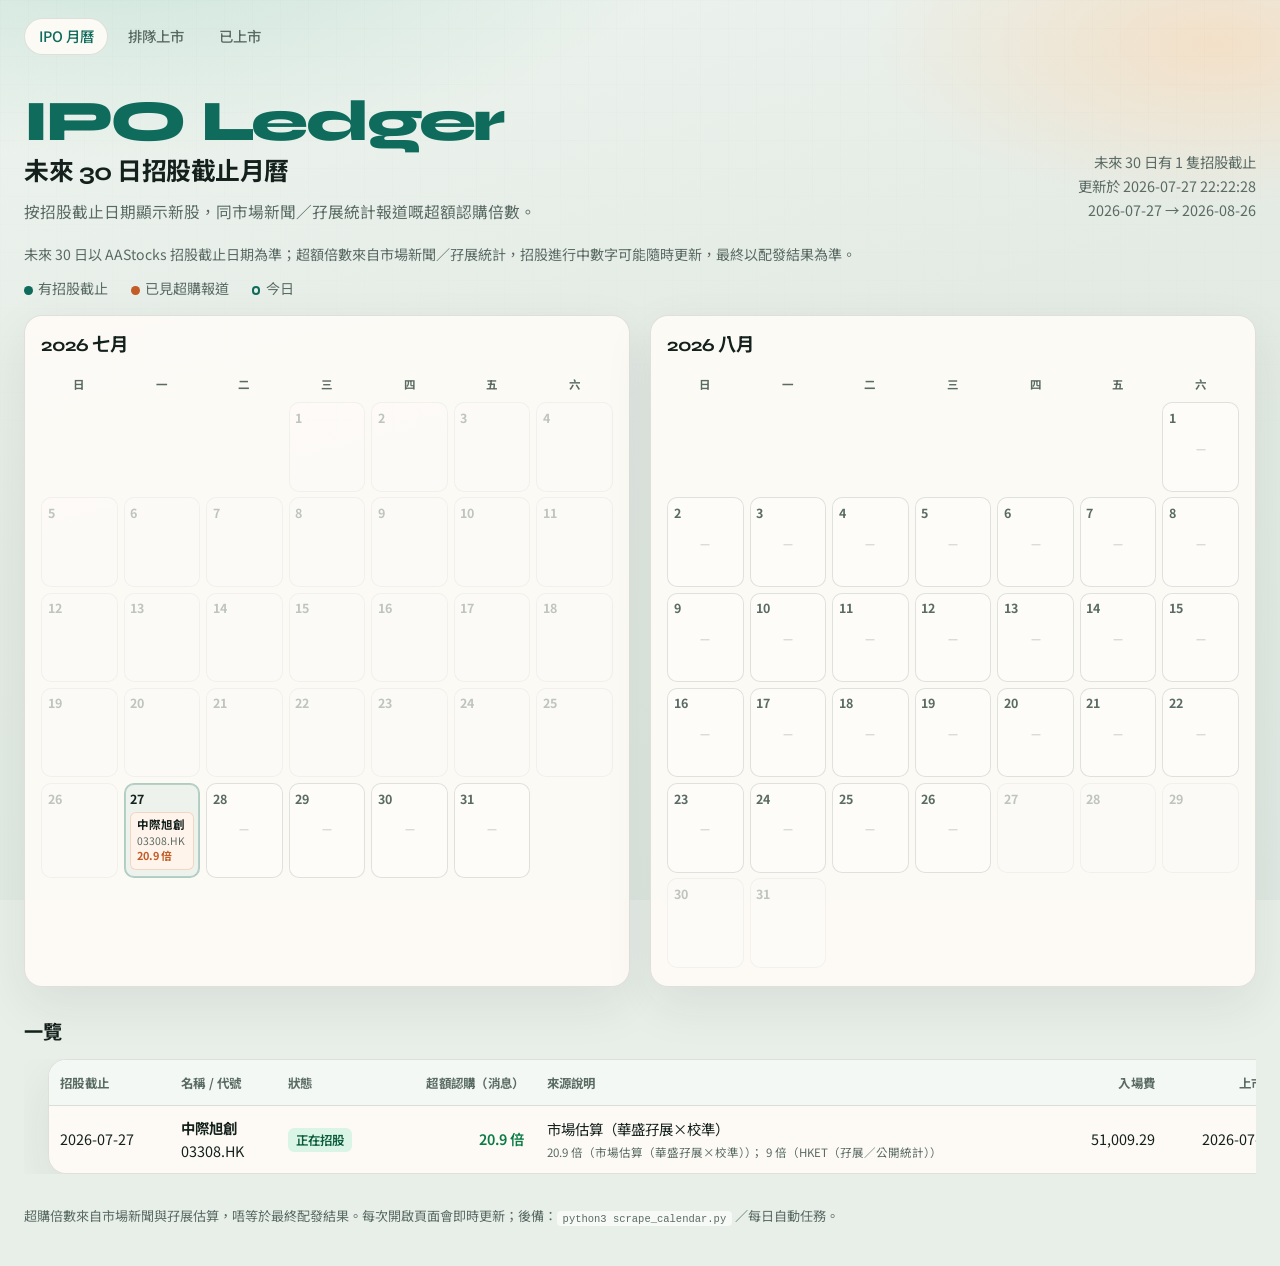
==== calendar.html @ 20ea50d6 "Add IPO Ledger static site and scrapers. Publish listed, queue, and calendar pages with on-load refr" ====
<!DOCTYPE html>
<html lang="zh-Hant">
  <head>
    <meta charset="UTF-8" />
    <meta name="viewport" content="width=device-width, initial-scale=1" />
    <title>未來 30 日招股截止月曆</title>
    <link rel="preconnect" href="https://fonts.googleapis.com" />
    <link rel="preconnect" href="https://fonts.gstatic.com" crossorigin />
    <link
      href="https://fonts.googleapis.com/css2?family=Noto+Sans+TC:wght@400;500;700&family=Syne:wght@600;700;800&display=swap"
      rel="stylesheet"
    />
    <link rel="stylesheet" href="styles.css" />
  </head>
  <body>
    <div class="atmosphere" aria-hidden="true"></div>
    <nav class="site-nav" aria-label="頁面切換">
      <a href="calendar.html" aria-current="page">IPO 月曆</a>
      <a href="queue.html">排隊上市</a>
      <a href="index.html">已上市</a>
    </nav>

    <header class="top">
      <div class="brand-block">
        <p class="brand">IPO Ledger</p>
        <h1>未來 30 日招股截止月曆</h1>
        <p class="lede">
          按招股截止日期顯示新股，同市場新聞／孖展統計報道嘅超額認購倍數。
        </p>
      </div>
      <div class="meta">
        <p id="stats">載入中…</p>
        <p id="fetched"></p>
        <p id="window"></p>
      </div>
    </header>

    <p class="note" id="note"></p>

    <section class="cal-legend" aria-label="圖例">
      <span><i class="dot live"></i>有招股截止</span>
      <span><i class="dot hot"></i>已見超購報道</span>
      <span><i class="dot today"></i>今日</span>
    </section>

    <main id="calendars" class="cal-months"></main>

    <section class="cal-list-wrap">
      <h2 class="cal-list-title">一覽</h2>
      <div class="table-wrap">
        <table>
          <thead>
            <tr>
              <th class="txt-l">招股截止</th>
              <th class="txt-l">名稱 / 代號</th>
              <th class="txt-l">狀態</th>
              <th>超額認購（消息）</th>
              <th class="txt-l">來源說明</th>
              <th>入場費</th>
              <th>上市日</th>
            </tr>
          </thead>
          <tbody id="list-body"></tbody>
        </table>
      </div>
    </section>

    <footer class="foot">
      <p>
        超購倍數來自市場新聞與孖展估算，唔等於最終配發結果。每次開啟頁面會即時更新；後備：<code
          >python3 scrape_calendar.py</code
        >
        ／每日自動任務。
      </p>
    </footer>

    <script src="load-data.js?v=1"></script>
    <script src="calendar.js?v=3"></script>
  </body>
</html>
---- styles.css ----
:root {
  --ink: #14201c;
  --muted: #5a6b64;
  --line: rgba(20, 32, 28, 0.12);
  --panel: rgba(255, 252, 247, 0.88);
  --accent: #0f6b5c;
  --accent-soft: rgba(15, 107, 92, 0.1);
  --pos: #0b7a45;
  --neg: #b42318;
  --warn: #9a3412;
  --warn-bg: #fff1e8;
  --shadow: 0 18px 50px rgba(20, 32, 28, 0.08);
  --radius: 18px;
  --font-display: "Syne", "Noto Sans TC", sans-serif;
  --font-body: "Noto Sans TC", sans-serif;
}

* {
  box-sizing: border-box;
}

html,
body {
  margin: 0;
  min-height: 100%;
}

body {
  font-family: var(--font-body);
  color: var(--ink);
  background: #e8efe9;
  line-height: 1.45;
}

.site-nav {
  display: flex;
  gap: 0.35rem;
  max-width: 1400px;
  margin: 0 auto;
  padding: 1.1rem 1.5rem 0;
  animation: rise 0.55s ease both;
}

.site-nav a {
  padding: 0.45rem 0.85rem;
  border-radius: 999px;
  color: var(--muted);
  text-decoration: none;
  font-size: 0.9rem;
  font-weight: 500;
  border: 1px solid transparent;
  transition: color 0.15s ease, background 0.15s ease, border-color 0.15s ease;
}

.site-nav a:hover {
  color: var(--ink);
  background: rgba(255, 255, 255, 0.45);
}

.site-nav a[aria-current="page"] {
  color: var(--accent);
  background: var(--panel);
  border-color: var(--line);
}

.note {
  max-width: 1400px;
  margin: 0 auto 0.85rem;
  padding: 0 1.5rem;
  color: var(--muted);
  font-size: 0.88rem;
}

.filter select {
  border: 1px solid var(--line);
  background: var(--panel);
  border-radius: 12px;
  padding: 0.7rem 0.85rem;
  font: inherit;
  color: var(--ink);
  box-shadow: var(--shadow);
}

.status-pill {
  display: inline-block;
  padding: 0.18rem 0.5rem;
  border-radius: 6px;
  font-size: 0.78rem;
  font-weight: 600;
  white-space: nowrap;
}

.status-live {
  color: #0b5c3b;
  background: #daf5e6;
}

.status-closed {
  color: #7a4a12;
  background: #ffefd6;
}

.status-soon {
  color: #355a6b;
  background: #e4f1f6;
}

.muted {
  color: var(--muted);
}

.empty-row {
  text-align: center !important;
  padding: 2rem 1rem !important;
  color: var(--muted);
}

.small {
  font-size: 0.8em;
  margin-top: 0.25rem;
}

.cal-legend {
  display: flex;
  flex-wrap: wrap;
  gap: 0.85rem 1.4rem;
  max-width: 1400px;
  margin: 0 auto 1rem;
  padding: 0 1.5rem;
  color: var(--muted);
  font-size: 0.88rem;
  animation: rise 0.7s ease 0.1s both;
}

.cal-legend .dot {
  display: inline-block;
  width: 0.55rem;
  height: 0.55rem;
  border-radius: 50%;
  margin-right: 0.35rem;
  vertical-align: middle;
}

.cal-legend .dot.live {
  background: var(--accent);
}

.cal-legend .dot.hot {
  background: #c45c26;
}

.cal-legend .dot.today {
  background: transparent;
  box-shadow: inset 0 0 0 2px var(--accent);
}

.cal-months {
  display: grid;
  grid-template-columns: repeat(auto-fit, minmax(320px, 1fr));
  gap: 1.25rem;
  max-width: 1400px;
  margin: 0 auto 2rem;
  padding: 0 1.5rem;
  animation: rise 0.75s ease 0.14s both;
}

.cal-month {
  background: var(--panel);
  border: 1px solid var(--line);
  border-radius: var(--radius);
  box-shadow: var(--shadow);
  padding: 1rem 1rem 1.15rem;
  backdrop-filter: blur(10px);
}

.cal-month-title {
  margin: 0 0 0.85rem;
  font-family: var(--font-display);
  font-size: 1.15rem;
  font-weight: 700;
  letter-spacing: -0.02em;
}

.cal-grid {
  display: grid;
  grid-template-columns: repeat(7, minmax(0, 1fr));
  gap: 0.35rem;
}

.cal-dow {
  text-align: center;
  font-size: 0.72rem;
  font-weight: 700;
  color: var(--muted);
  padding: 0.25rem 0;
}

.cal-day {
  min-height: 5.6rem;
  border: 1px solid var(--line);
  border-radius: 10px;
  padding: 0.35rem 0.35rem 0.45rem;
  background: rgba(255, 255, 255, 0.35);
  transition: background 0.15s ease, border-color 0.15s ease;
}

.cal-day.is-pad {
  visibility: hidden;
  min-height: 0;
  border: 0;
  padding: 0;
}

.cal-day.is-out {
  opacity: 0.38;
}

.cal-day.is-today {
  border-color: rgba(15, 107, 92, 0.55);
  box-shadow: inset 0 0 0 1px rgba(15, 107, 92, 0.25);
}

.cal-day.has-ipo {
  background: rgba(15, 107, 92, 0.06);
  border-color: rgba(15, 107, 92, 0.28);
}

.cal-daynum {
  font-size: 0.78rem;
  font-weight: 700;
  color: var(--muted);
  margin-bottom: 0.25rem;
}

.cal-day.has-ipo .cal-daynum {
  color: var(--ink);
}

.cal-empty {
  font-size: 0.7rem;
  color: rgba(90, 107, 100, 0.45);
  text-align: center;
  margin-top: 0.8rem;
}

.cal-events {
  list-style: none;
  margin: 0;
  padding: 0;
  display: flex;
  flex-direction: column;
  gap: 0.3rem;
}

.cal-event a {
  display: flex;
  flex-direction: column;
  gap: 0.05rem;
  text-decoration: none;
  padding: 0.3rem 0.35rem;
  border-radius: 6px;
  background: rgba(255, 255, 255, 0.7);
  border: 1px solid transparent;
  transition: border-color 0.15s ease, background 0.15s ease;
}

.cal-event a:hover {
  border-color: rgba(15, 107, 92, 0.35);
  background: #fff;
}

.cal-event.is-hot a {
  background: #fff4eb;
  border-color: rgba(196, 92, 38, 0.2);
}

.cal-name {
  font-size: 0.72rem;
  font-weight: 700;
  color: var(--ink);
  line-height: 1.25;
}

.cal-code {
  font-size: 0.65rem;
  color: var(--muted);
  font-variant-numeric: tabular-nums;
}

.cal-oversub {
  font-size: 0.68rem;
  font-weight: 700;
  color: var(--accent);
  font-variant-numeric: tabular-nums;
}

.cal-event.is-hot .cal-oversub {
  color: #c45c26;
}

.cal-list-wrap {
  max-width: 1400px;
  margin: 0 auto 2rem;
  padding: 0 1.5rem;
  animation: rise 0.75s ease 0.18s both;
}

.cal-list-title {
  margin: 0 0 0.75rem;
  font-family: var(--font-display);
  font-size: 1.2rem;
}

@media (max-width: 700px) {
  .cal-day {
    min-height: 4.4rem;
    padding: 0.25rem;
  }

  .cal-name {
    font-size: 0.62rem;
  }

  .cal-oversub,
  .cal-code {
    font-size: 0.58rem;
  }
}

.atmosphere {
  position: fixed;
  inset: 0;
  z-index: -1;
  background:
    radial-gradient(ellipse 80% 50% at 10% -10%, #c8e3d8 0%, transparent 55%),
    radial-gradient(ellipse 60% 40% at 95% 5%, #f3e0c8 0%, transparent 45%),
    linear-gradient(165deg, #eef4ef 0%, #e4ebe5 45%, #dfe8e2 100%);
}

.atmosphere::after {
  content: "";
  position: absolute;
  inset: 0;
  opacity: 0.35;
  background-image: linear-gradient(
      rgba(20, 32, 28, 0.03) 1px,
      transparent 1px
    ),
    linear-gradient(90deg, rgba(20, 32, 28, 0.03) 1px, transparent 1px);
  background-size: 28px 28px;
  mask-image: linear-gradient(to bottom, black 0%, transparent 70%);
}

.sr-only {
  position: absolute;
  width: 1px;
  height: 1px;
  padding: 0;
  margin: -1px;
  overflow: hidden;
  clip: rect(0, 0, 0, 0);
  border: 0;
}

.top {
  display: grid;
  grid-template-columns: 1.4fr 0.8fr;
  gap: 2rem;
  align-items: end;
  max-width: 1400px;
  margin: 0 auto;
  padding: 2.5rem 1.5rem 1.25rem;
  animation: rise 0.7s ease both;
}

.brand {
  margin: 0 0 0.35rem;
  font-family: var(--font-display);
  font-weight: 800;
  font-size: clamp(2.4rem, 5vw, 3.6rem);
  letter-spacing: -0.04em;
  line-height: 0.95;
  color: var(--accent);
}

h1 {
  margin: 0;
  font-family: var(--font-display);
  font-weight: 700;
  font-size: clamp(1.15rem, 2.2vw, 1.55rem);
  letter-spacing: -0.02em;
}

.lede {
  margin: 0.65rem 0 0;
  max-width: 34rem;
  color: var(--muted);
  font-size: 0.98rem;
}

.meta {
  text-align: right;
  color: var(--muted);
  font-size: 0.9rem;
}

.meta p {
  margin: 0.2rem 0;
}

.source {
  display: inline-block;
  margin-top: 0.55rem;
  color: var(--accent);
  text-decoration: none;
  font-weight: 500;
  border-bottom: 1px solid transparent;
  transition: border-color 0.2s ease, color 0.2s ease;
}

.source:hover {
  border-bottom-color: var(--accent);
}

.toolbar {
  display: flex;
  flex-wrap: wrap;
  gap: 0.85rem 1.25rem;
  align-items: center;
  max-width: 1400px;
  margin: 0 auto 1rem;
  padding: 0 1.5rem;
  animation: rise 0.7s ease 0.08s both;
}

.search {
  flex: 1 1 280px;
}

.search input {
  width: 100%;
  border: 1px solid var(--line);
  background: var(--panel);
  backdrop-filter: blur(8px);
  border-radius: 12px;
  padding: 0.85rem 1rem;
  font: inherit;
  color: var(--ink);
  box-shadow: var(--shadow);
  outline: none;
  transition: border-color 0.2s ease, box-shadow 0.2s ease;
}

.search input:focus {
  border-color: rgba(15, 107, 92, 0.45);
  box-shadow: 0 0 0 3px var(--accent-soft), var(--shadow);
}

.filter {
  display: inline-flex;
  align-items: center;
  gap: 0.45rem;
  color: var(--muted);
  font-size: 0.92rem;
  cursor: pointer;
  user-select: none;
}

.filter input {
  width: 1rem;
  height: 1rem;
  accent-color: var(--accent);
}

.visible {
  margin: 0 0 0 auto;
  color: var(--muted);
  font-size: 0.9rem;
}

.table-wrap {
  max-width: 1400px;
  margin: 0 auto 2rem;
  padding: 0 1.5rem;
  overflow: auto;
  animation: rise 0.75s ease 0.14s both;
}

table {
  width: 100%;
  min-width: 1240px;
  border-collapse: separate;
  border-spacing: 0;
  background: var(--panel);
  backdrop-filter: blur(10px);
  border: 1px solid var(--line);
  border-radius: var(--radius);
  box-shadow: var(--shadow);
  overflow: hidden;
}

thead th {
  position: sticky;
  top: 0;
  z-index: 2;
  background: #f4f8f5;
  border-bottom: 1px solid var(--line);
  padding: 0.85rem 0.7rem;
  font-size: 0.78rem;
  font-weight: 700;
  letter-spacing: 0.02em;
  color: var(--muted);
  white-space: nowrap;
  text-align: right;
}

thead th.txt-l,
td.txt-l {
  text-align: left;
}

th.sortable {
  cursor: pointer;
  user-select: none;
  transition: color 0.15s ease, background 0.15s ease;
}

th.sortable:hover {
  color: var(--ink);
  background: #ebf3ee;
}

th.sortable::after {
  content: "";
  display: inline-block;
  margin-left: 0.3rem;
  width: 0;
  height: 0;
  border-left: 3.5px solid transparent;
  border-right: 3.5px solid transparent;
  opacity: 0.25;
  vertical-align: middle;
  border-bottom: 5px solid currentColor;
}

th.sorted-asc::after {
  opacity: 1;
  border-bottom: 5px solid currentColor;
  border-top: 0;
}

th.sorted-desc::after {
  opacity: 1;
  border-top: 5px solid currentColor;
  border-bottom: 0;
}

tbody td {
  padding: 0.72rem 0.7rem;
  border-bottom: 1px solid var(--line);
  font-size: 0.9rem;
  text-align: right;
  white-space: nowrap;
  vertical-align: middle;
}

tbody tr:last-child td {
  border-bottom: 0;
}

tbody tr {
  transition: background 0.15s ease;
}

tbody tr:hover td {
  background: rgba(15, 107, 92, 0.05);
}

.name-cell {
  display: flex;
  flex-direction: column;
  gap: 0.15rem;
  align-items: flex-start;
}

.name-cell a {
  color: var(--ink);
  text-decoration: none;
  font-weight: 700;
}

.name-cell a:hover {
  color: var(--accent);
}

.code a {
  color: var(--muted);
  font-weight: 500;
  font-variant-numeric: tabular-nums;
  text-decoration: none;
}

.code a:hover {
  color: var(--accent);
}

.badge {
  display: inline-block;
  margin-top: 0.15rem;
  padding: 0.1rem 0.4rem;
  font-size: 0.72rem;
  font-weight: 500;
  color: var(--warn);
  background: var(--warn-bg);
  border-radius: 4px;
}

.pos {
  color: var(--pos);
  font-weight: 600;
  font-variant-numeric: tabular-nums;
}

.neg {
  color: var(--neg);
  font-weight: 600;
  font-variant-numeric: tabular-nums;
}

.num {
  font-variant-numeric: tabular-nums;
}

.foot {
  max-width: 1400px;
  margin: 0 auto 2.5rem;
  padding: 0 1.5rem;
  color: var(--muted);
  font-size: 0.82rem;
}

.foot code {
  font-family: ui-monospace, SFMono-Regular, Menlo, monospace;
  font-size: 0.8em;
  background: rgba(255, 255, 255, 0.6);
  padding: 0.1rem 0.35rem;
  border-radius: 4px;
}

@keyframes rise {
  from {
    opacity: 0;
    transform: translateY(12px);
  }
  to {
    opacity: 1;
    transform: translateY(0);
  }
}

@media (max-width: 800px) {
  .top {
    grid-template-columns: 1fr;
    gap: 1.25rem;
  }

  .meta {
    text-align: left;
  }

  .visible {
    margin-left: 0;
    width: 100%;
  }
}
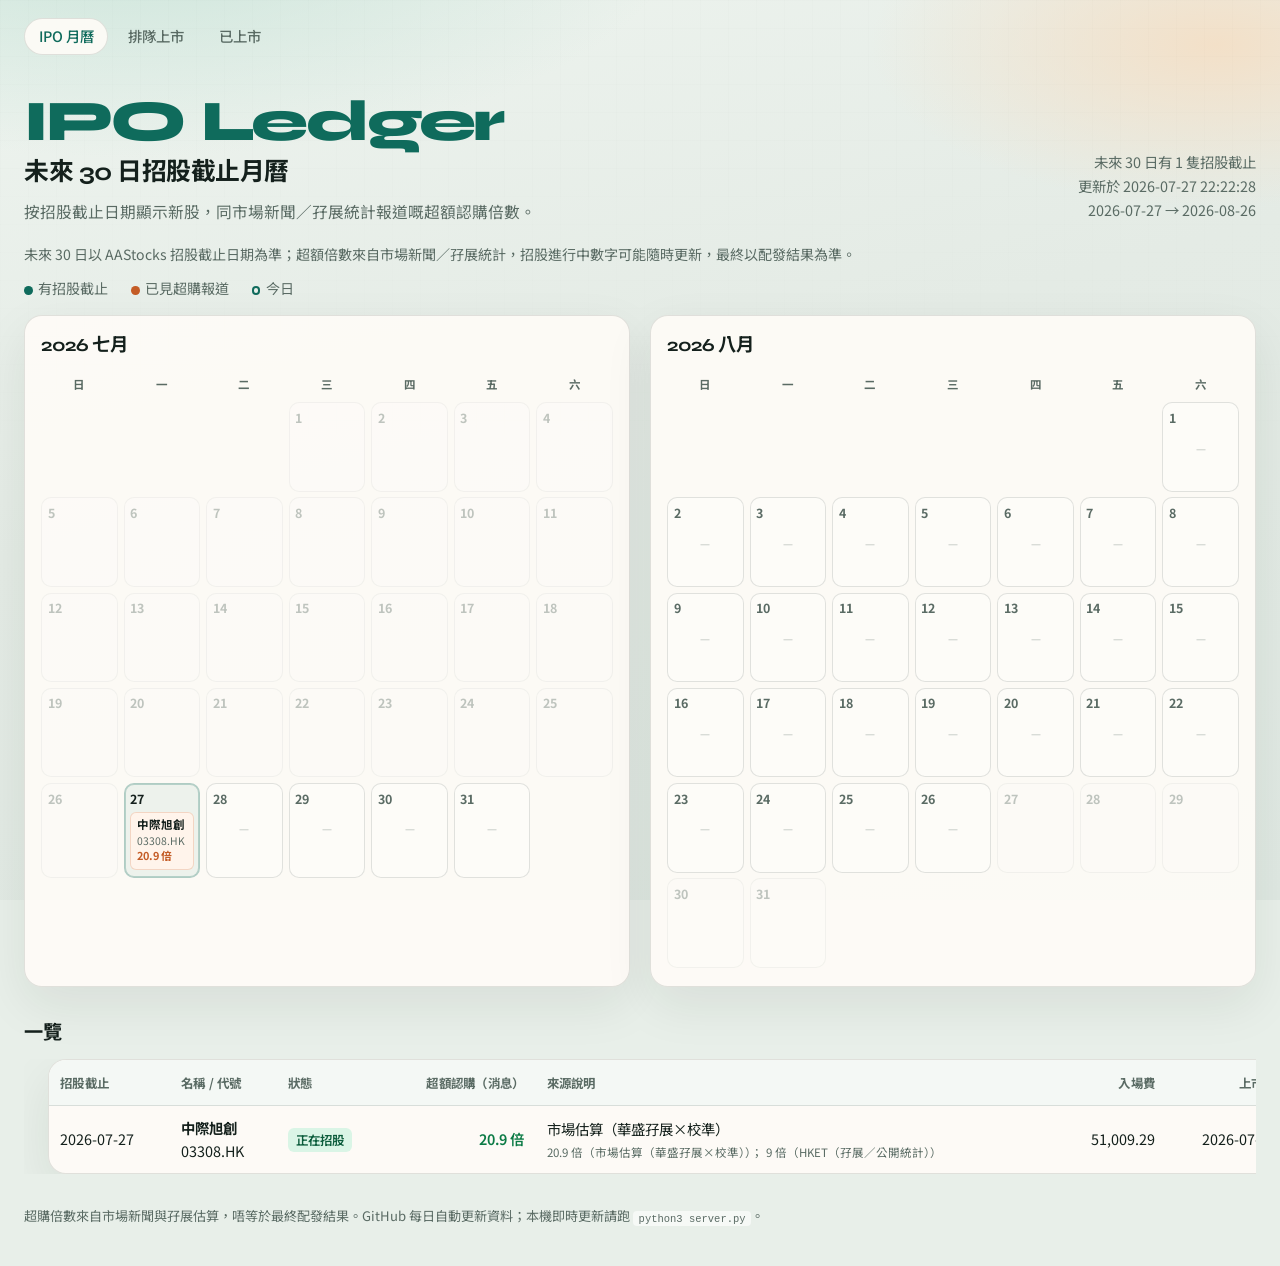
==== commit 1fc65076: "Add daily GitHub Actions workflow to refresh IPO data. Keeps Pages calendar/queue/listed JSON in syn" ====
--- a/calendar.html
+++ b/calendar.html
@@ -67,10 +67,8 @@
 
     <footer class="foot">
       <p>
-        超購倍數來自市場新聞與孖展估算，唔等於最終配發結果。每次開啟頁面會即時更新；後備：<code
-          >python3 scrape_calendar.py</code
-        >
-        ／每日自動任務。
+        超購倍數來自市場新聞與孖展估算，唔等於最終配發結果。GitHub 每日自動更新資料；本機即時更新請跑
+        <code>python3 server.py</code>。
       </p>
     </footer>
 
